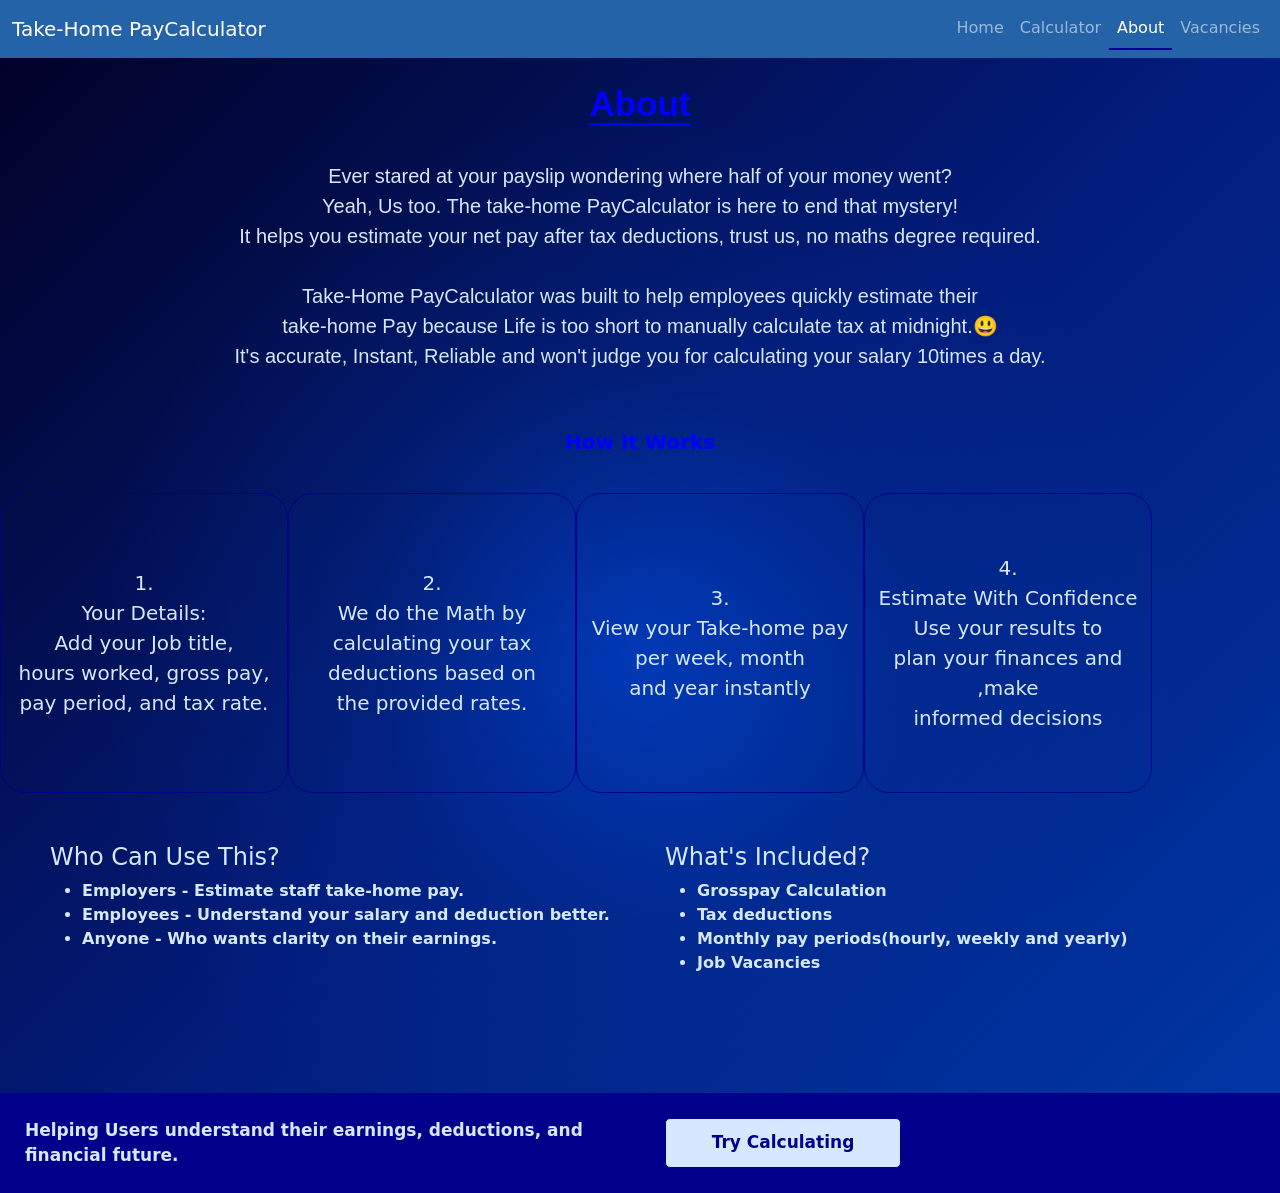
==== About.html @ af8a1afa "first commit" ====
<!DOCTYPE html>
<html lang="en">
<head>
    <meta charset="UTF-8">
    <meta name="viewport" content="width=device-width, initial-scale=1.0">
    <title>Calculator</title>
    <link rel="stylesheet" href="css/bootstrap.css">
    <link rel="stylesheet" href="css/style.css">
</head>
<body class="About-page">
    <nav class="navbar navbar-expand-lg sticky-top" style="background-color: #2563a8;" data-bs-theme="dark">
      <div class="container-fluid">
        <a class="navbar-brand" href="index.html">Take-Home PayCalculator</a>

        <button class="navbar-toggler" type="button" data-bs-toggle="collapse" data-bs-target="#navbarNavAltMarkup" aria-controls="navbarNavAltMarkup" aria-expanded="false" aria-label="Toggle navigation">
          <span class="navbar-toggler-icon"></span>
        </button>

        <div class="collapse navbar-collapse" id="navbarNavAltMarkup">
          <div class="navbar-nav ms-auto">
            <a class="nav-link" aria-current="page" href="index.html">Home</a>
            <a class="nav-link" href="Calculator.html">Calculator</a>
            <a class="nav-link active" href="About.html" class="active">About</a>
            <a class="nav-link" href="Vacancies.html">Vacancies</a>
          </div>
        </div>
      </div>
    </nav>

    <p class="aboutText"><span style="font-weight:bold ;font-family: Arial, Helvetica, sans-serif;font-size:35px;border-bottom:3px solid blue; color:blue;
">About</span><br> <br>
      Ever stared at your payslip wondering where half of your money went? <br> Yeah, Us too. The take-home PayCalculator is here to end that mystery! <br> It helps you estimate your net pay after tax deductions, trust us, no maths degree required. <br> <br> 
      Take-Home PayCalculator was built to help employees quickly estimate their <br> take-home Pay because Life is too short to manually calculate tax at midnight.😃 <br>It's accurate, Instant, Reliable and won't judge you for calculating your salary 10times a day.
    </p>
     <div class="about-container">
      <P style="color: blue;font-weight: bold;">How It Works</P>
    <div class="How">
      <div class="process">1. <br> Your Details: <br>Add your Job title,<br> hours worked, gross pay,<br>pay period, and tax rate.</div>
      <div class="process">2. <br> We do the Math by<br>
      calculating your tax <br>deductions based on <br> the provided rates.</div>
      <div class="process">3. <br> View your Take-home pay <br> per week, month <br>and year instantly</div>
      <div class="process">4. <br> Estimate With Confidence <br> Use your results to <br> plan your finances and ,make <br>informed decisions</div>
    </div>
  </div>
  </div>
  <div>
  </div>
  <div class="third-section">
<div class="who">
  <h4>Who Can Use This?</h4>
  <!-- <p>Employers - Estimate staff take-home pay.<br>Employees - Understand your salary and deduction better. <br>Anyone - Who wants clarity on their earnings.</p> -->
   <ul>
    <li>Employers - Estimate staff take-home pay.</li>
    <li>Employees - Understand your salary and deduction better. </li>
    <li>Anyone - Who wants clarity on their earnings.</li>
   </ul>
</div>
<div class="who">
  <h4>What's Included?</h4>
  <ul>
    <li>Grosspay Calculation</li>
    <li>Tax deductions</li>
    <li>Monthly pay periods(hourly, weekly and yearly)</li>
    <li>Job Vacancies</li>
  </ul>
</div>
  </div>
  <div class="aboutFinal">
    <div class="aboutLast">Helping Users understand their earnings, deductions, and financial future. </div>
    <div class="aboutLast"><button style="border: 1px solid darkblue; height:50px; width:40%; font-weight:bold;background-color: #d6e8ff;border-radius: 5px;"><a href="Calculator.html">Try Calculating</a></button></div>
  </div>
  <script src="js/bootstrap.js"></script>
</body>
</html>
---- css/style.css ----
.home-page {
  background-color: #dce9f7;
}
.header {
  padding: 5px 0;
  align-items: center;
  border: 1px solid lightgray;
  border-top: 1px;
  border-left: 1px;
  border-right: 1px;
}
.nav-container {
  display: flex;
}
.home {
  font-size: bold;
  font-family: Arial, sans-serif;
  color: darkblue;
  padding: 25px;
}
.link-gang {
  list-style: none;
  display: flex;
  gap: 30px;
  margin-top: 0;
  margin-left: auto;
  font-family: Arial, sans-serif;
  font-weight: bolder;
  font-size: 20px;
  padding: 25px;
}
a {
  text-decoration: none;
  color: darkblue;
}
.main-container {
  display: flex;
  margin-top: -17px;
  padding: 25px;
}
.main-one {
  height: 400px;
  width: 50%;
  font-family: Arial, Helvetica, sans-serif;
  text-align: left;
  padding: 25px;
}
.main-two {
  width: 50%;
  height: 400px;
  align-content: center;
  display: flex;
  justify-content: center;
  border-top-left-radius: 800px;
  border-bottom-left-radius: 800px;
  margin-top: -20px;
  padding: 25px;
}
.carrier {
  height: 300px;
  width: 100%;
  display: flex;
  text-align: center;
  padding: 25px;
  font-size: 25px;
}
.Accurate {
  height: 300px;
  width: 33%;
  margin-inline: 5px;
  border-radius: 10px;
  font-family: Arial, sans-serif;
  border: 2px solid #c5cae9;
  color: darkblue;
  align-content: center;
}
.carriage {
  height: 300px;
  width: 100%;
  display: flex;
  text-align: center;
  padding: 25px;
  font-size: 25px;
}
.Enter {
  height: 300px;
  width: 33%;
  margin-inline: 5px;
  font-family: Arial, sans-serif;
  border-radius: 10px;
  border: 2px solid #c5cae9;
  color: darkblue;
  align-content: center;
}
.fourth {
  height: 250px;
  width: 100%;
  background-color: #2563a8;
  display: flex;
  border-radius: 10px;
  padding: 25px;
  margin-top: 20px;
}
.Ready {
  height: 250px;
  width: 50%;
  margin-inline: 5px;
  text-align: center;
  margin: 5px;
  align-content: center;
}
.last {
  height: 300px;
  width: 100%;
  display: flex;
  text-align: center;
}
.last-one {
  height: 300px;
  width: 25%;
  background-color: #2563a8;
  color: black;
  padding: 25px;
  font-size: 20px;
}
/* calculator */
.calculator-page {
  background-color: #0a1628;
  background-image:
    radial-gradient(
      ellipse 80% 60% at 20% 10%,
      rgba(26, 86, 219, 0.35) 0%,
      transparent 60%
    ),
    radial-gradient(
      ellipse 60% 50% at 80%,
      rgba(59, 130, 246, 0.2) 0%,
      transparent 55%
    ),
    radial-gradient(
      ellipse 40% 40% at 50%,
      rgba(13, 45, 107, 0.8) 0%,
      transparent 70%
    );
}
.cal {
  background-color: darkblue;
  display: flex;
}
.page-two {
  width: 100%;
  color: white;
  text-align: center;
  font-weight: bolder;
}
.details {
  font-family: Arial, Helvetica, sans-serif;
  text-align: center;
}
.form-group {
  margin-bottom: 20px;
  width: 90%;
  margin: 45px;
}
.lab {
  font-weight: bold;
  color: gray;
  
}
input {
  padding: 20px;
  border: 1px solid #ccc;
  border-radius: 5px;
  font-size: 16px;
  background-color: lightgray;
  margin-top: 20px;
}
/* results */
.results {
  background-color: #0d1f3c;
  border: 1px solid rgba(59, 130, 246, 0.3);
  margin-left: 30px;
  margin-right: 30px;
  justify-items: center;
  justify-self: center;
}
.sub {
  display: flex;
  text-align: center;
  font-weight: bold;
  font-family: Arial, sans-serif;
  color: white;
  font-weight: bold;
  margin: 20px;
}

.two {
  height: 50px;
  width: 50%;
  color: #ffd700;
}
/* About-page */
.About-page {
    background:
        radial-gradient(
            circle at 50% 55%,
            rgba(0, 92, 255, 0.45) 0%,
            rgba(0, 56, 168, 0.25) 30%,
            transparent 60%
        ),
        linear-gradient(
            135deg,
            #020024,
            #021B79,
            #0038A8
        );
}
.About-head {
  padding: 20px 0;
  align-items: center;
}
.aboutText {
  color: #d6e8ff;
  font-family: Arial, Helvetica, sans-serif;
}
.cont {
  display: flex;
}

.active {
  border-bottom: 2px solid darkblue;
}
p {
  text-align: center;
  font-weight: lighter;
  margin-top: auto;
  font-size: 20px;
  padding: 20px;
}

.How {
  height: 300px;
  width: 90%;
  display: flex;
  font-size: 20px;
  align-items: center;
  text-align: center;
  justify-self: center;
}
.process {
  height: 300px;
  width: 25%;
  color: #d6e8ff;
  border: 1px solid darkblue;
  align-content: center;
  border-radius: 25px;
}
.third-section{
  height: 300px;
  width:100%;
  display: flex;
  padding: 25px;
}
.who{
height: 300px;
width: 50%;
padding: 35px;
font-weight: bold;
padding: 25px;
color:#d6e8ff;
}
.aboutFinal{
  height: 100px;
  background-color:darkblue;
  width:100%;
  display: flex;
  
}
.aboutLast{
  height: 100px;
  width: 50%;
  color: #d6e8ff;
  padding: 25px;
  font-weight: bold;
  font-size:17px;
}
/* login-page */
.login-page {
  background-color: #dce9f7;
}
.login-container {
  height: 550px;
  width: 900px;
  max-width: 100%;
  display: flex;
  justify-content: center;
  align-items: center;
}
.video {
  height: 550px;
  width: 40%;
}
.video video {
  width: 100%;
  height: 100%;
  object-fit: cover;
}
.login {
  height: 550px;
  width: 60%;
  background-image: url("loginBackground.jpeg");
  display: flex;
  flex-direction: column;
  align-items: center;
  justify-content: flex-start;
}
.texts {
  height: auto;
  min-height: 400px;
  padding: 40px;
  width: 80%;
  margin: 20px auto;
  border-radius: 20px;
  border: 1px solid blue;
  background-color: #000b2c;
  display: flex;
  flex-direction: column;
  align-items: center;
  justify-content: center;
  padding: 30px 20px;
}

input {
  background-color: #000b2c;
  color: white;
  border: 1px solid blue;
  border-radius: 9px;
  width: 100%;
  margin-bottom: 10px;
}
.remember {
  display: flex;
  justify-content: space-between;
  
  width: 100%;
}
.remember a {
  color: #4a90ff;
  text-decoration: none;
  font-size: 14px;
}
.remember label {
  display: flex;
  align-items: center;
  color: gray;
  font-size: 14px;
}
.signUp {
  font-size: 15px;
  color: gray;
}
/* Vacancy page */
.Vacancy-page {
  background: linear-gradient(
    135deg,
    #0f1f4b 0%,
    #1e3a8a 35%,
    #2563eb 70%,
    #3b82f6 100%
  );
}
.job-container {
  height: 400px;
  width: 100%;
  padding: 20px;
}
.job-page {
  display: flex;
  height: 300px;
  width: 100%;
  display: flex;
}
.job-one {
  height: 300px;
  width: 50%;
}
.job-two {
  height: 200px;
  padding: 25px;
  width: 50%;
}
.job-search {
  height: 300px;
  width: 100%;
  display: flex;
  text-align: center;
  padding: 100px;
}
.search {
  height: 200px;
  width: 100%;
  align-content: center;
  background-color: linear-gradient(135deg, #1e4d8f, #2d6cdf);
}
.vac-input {
  height: 60px;
  width: 75%;
  border-radius: 10px;
  background-color: #d6e8ff;
}
.vac-label {
  color: #d6e8ff;
  padding: 10px;
}
.jobLink {
  color: #d6e8ff;
  height: 200px;
  width: 100%;
  font-weight: bold;
  border: 1px blue;
}
.one {
  height: 100px;
  width: 100%;
}
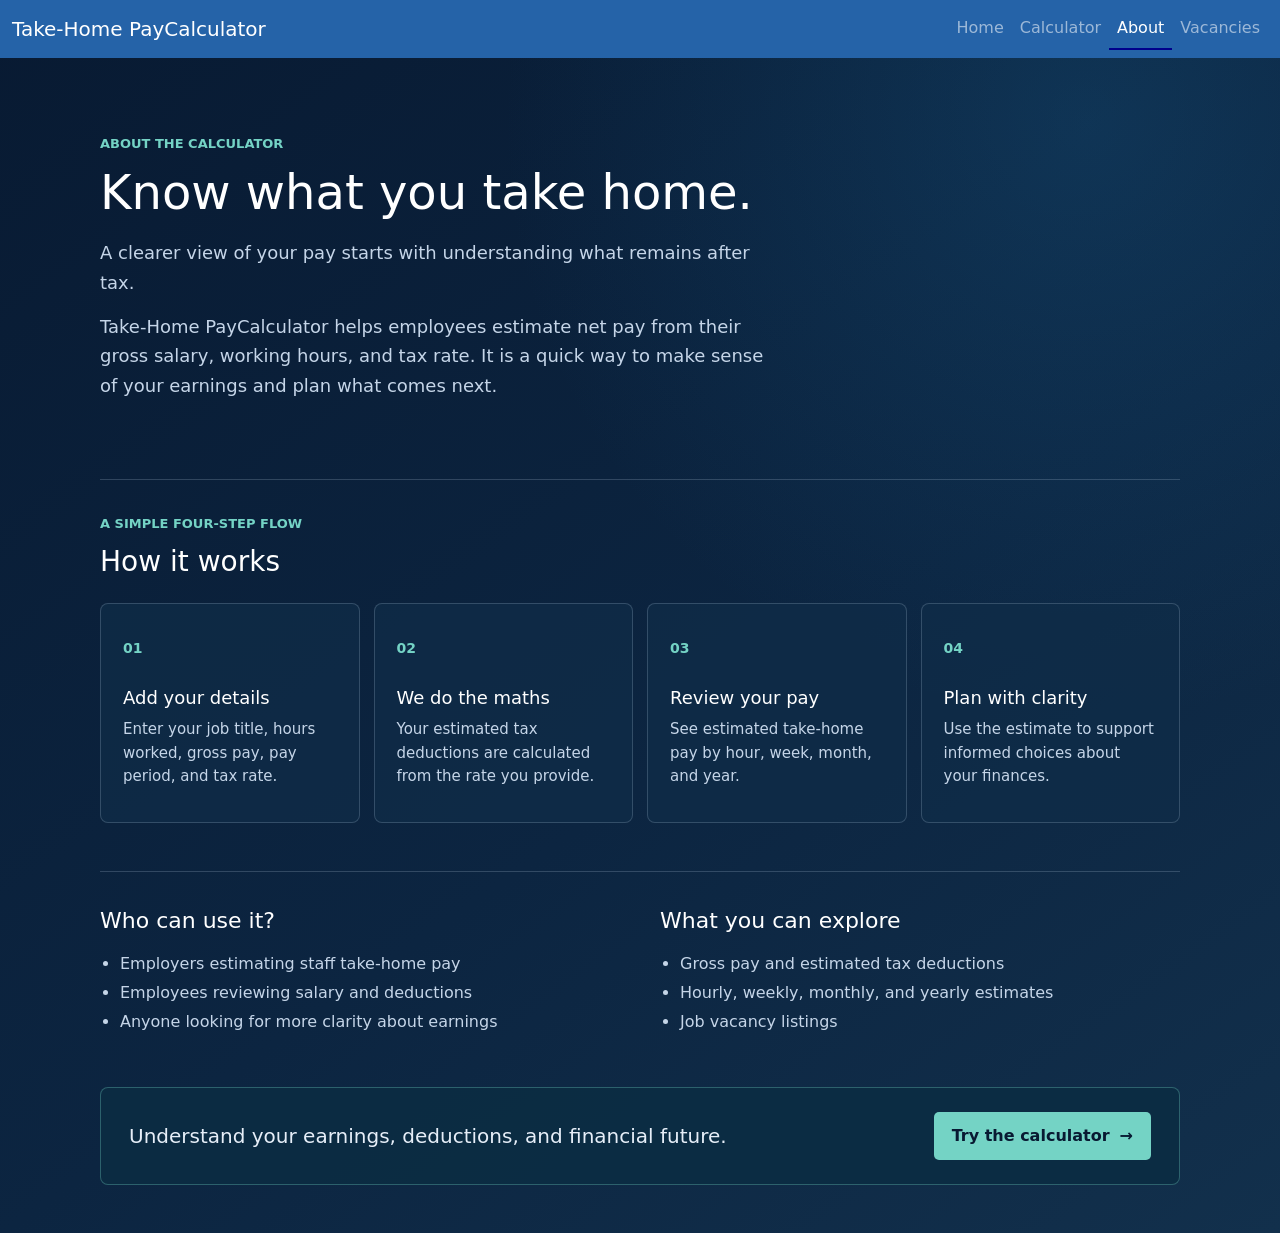
==== commit 15eb1ad6: "mobile resposive" ====
--- a/About.html
+++ b/About.html
@@ -27,48 +27,77 @@
       </div>
     </nav>
 
-    <p class="aboutText"><span style="font-weight:bold ;font-family: Arial, Helvetica, sans-serif;font-size:35px;border-bottom:3px solid blue; color:blue;
-">About</span><br> <br>
-      Ever stared at your payslip wondering where half of your money went? <br> Yeah, Us too. The take-home PayCalculator is here to end that mystery! <br> It helps you estimate your net pay after tax deductions, trust us, no maths degree required. <br> <br> 
-      Take-Home PayCalculator was built to help employees quickly estimate their <br> take-home Pay because Life is too short to manually calculate tax at midnight.😃 <br>It's accurate, Instant, Reliable and won't judge you for calculating your salary 10times a day.
-    </p>
-     <div class="about-container">
-      <P style="color: blue;font-weight: bold;">How It Works</P>
-    <div class="How">
-      <div class="process">1. <br> Your Details: <br>Add your Job title,<br> hours worked, gross pay,<br>pay period, and tax rate.</div>
-      <div class="process">2. <br> We do the Math by<br>
-      calculating your tax <br>deductions based on <br> the provided rates.</div>
-      <div class="process">3. <br> View your Take-home pay <br> per week, month <br>and year instantly</div>
-      <div class="process">4. <br> Estimate With Confidence <br> Use your results to <br> plan your finances and ,make <br>informed decisions</div>
-    </div>
-  </div>
-  </div>
-  <div>
-  </div>
-  <div class="third-section">
-<div class="who">
-  <h4>Who Can Use This?</h4>
-  <!-- <p>Employers - Estimate staff take-home pay.<br>Employees - Understand your salary and deduction better. <br>Anyone - Who wants clarity on their earnings.</p> -->
-   <ul>
-    <li>Employers - Estimate staff take-home pay.</li>
-    <li>Employees - Understand your salary and deduction better. </li>
-    <li>Anyone - Who wants clarity on their earnings.</li>
-   </ul>
-</div>
-<div class="who">
-  <h4>What's Included?</h4>
-  <ul>
-    <li>Grosspay Calculation</li>
-    <li>Tax deductions</li>
-    <li>Monthly pay periods(hourly, weekly and yearly)</li>
-    <li>Job Vacancies</li>
-  </ul>
-</div>
-  </div>
-  <div class="aboutFinal">
-    <div class="aboutLast">Helping Users understand their earnings, deductions, and financial future. </div>
-    <div class="aboutLast"><button style="border: 1px solid darkblue; height:50px; width:40%; font-weight:bold;background-color: #d6e8ff;border-radius: 5px;"><a href="Calculator.html">Try Calculating</a></button></div>
-  </div>
+    <main class="about-content">
+      <section class="about-intro" aria-labelledby="about-title">
+        <p class="about-kicker">ABOUT THE CALCULATOR</p>
+        <h1 id="about-title">Know what you take home.</h1>
+        <p class="about-lead">
+          A clearer view of your pay starts with understanding what remains after tax.
+        </p>
+        <p>
+          Take-Home PayCalculator helps employees estimate net pay from their
+          gross salary, working hours, and tax rate. It is a quick way to make
+          sense of your earnings and plan what comes next.
+        </p>
+      </section>
+
+      <section class="about-process" aria-labelledby="about-process-title">
+        <div class="section-heading">
+          <p class="about-kicker">A SIMPLE FOUR-STEP FLOW</p>
+          <h2 id="about-process-title">How it works</h2>
+        </div>
+        <ol class="process-grid">
+          <li class="process">
+            <span class="process-number">01</span>
+            <h3>Add your details</h3>
+            <p>Enter your job title, hours worked, gross pay, pay period, and tax rate.</p>
+          </li>
+          <li class="process">
+            <span class="process-number">02</span>
+            <h3>We do the maths</h3>
+            <p>Your estimated tax deductions are calculated from the rate you provide.</p>
+          </li>
+          <li class="process">
+            <span class="process-number">03</span>
+            <h3>Review your pay</h3>
+            <p>See estimated take-home pay by hour, week, month, and year.</p>
+          </li>
+          <li class="process">
+            <span class="process-number">04</span>
+            <h3>Plan with clarity</h3>
+            <p>Use the estimate to support informed choices about your finances.</p>
+          </li>
+        </ol>
+      </section>
+
+      <section class="about-details" aria-label="About the calculator">
+        <div class="who">
+          <h2>Who can use it?</h2>
+          <ul>
+            <li>Employers estimating staff take-home pay</li>
+            <li>Employees reviewing salary and deductions</li>
+            <li>Anyone looking for more clarity about earnings</li>
+          </ul>
+        </div>
+        <div class="who">
+          <h2>What you can explore</h2>
+          <ul>
+            <li>Gross pay and estimated tax deductions</li>
+            <li>Hourly, weekly, monthly, and yearly estimates</li>
+            <li>Job vacancy listings</li>
+          </ul>
+        </div>
+      </section>
+
+      <section class="aboutFinal">
+        <div class="aboutLast">
+          <p>Understand your earnings, deductions, and financial future.</p>
+        </div>
+        <div class="aboutLast">
+          <a class="about-cta" href="Calculator.html">Try the calculator <span aria-hidden="true">&rarr;</span></a>
+        </div>
+      </section>
+    </main>
   <script src="js/bootstrap.js"></script>
 </body>
 </html>
--- a/css/style.css
+++ b/css/style.css
@@ -17,6 +17,29 @@
   font-family: Arial, sans-serif;
   color: darkblue;
   padding: 25px;
+}
+.button{
+  color:#2563a8;
+            background-color:#dce9f7;;
+            border-radius: 35px;
+            height:60px;
+            width:40%;
+            font-size: 15px;
+            margin-top:100px;
+            margin-inline-start: 300px;
+            font-weight: bold;
+            border: 1px solid #2563a8;
+}
+.slogan{
+background-color:darkblue; 
+color:#dce9f7; 
+width: 40%;
+}
+.ready-b{
+  color: black; 
+  text-align: left;
+  margin-top: -15px; 
+  margin-inline-start:30px;
 }
 .link-gang {
   list-style: none;
@@ -82,6 +105,8 @@
   padding: 25px;
   font-size: 25px;
 }
+
+
 .Enter {
   height: 300px;
   width: 33%;
@@ -156,11 +181,11 @@
 .details {
   font-family: Arial, Helvetica, sans-serif;
   text-align: center;
-}
-.form-group {
-  margin-bottom: 20px;
-  width: 90%;
-  margin: 45px;
+  padding: 16px;
+}
+.calculator-page .form-group {
+  width: min(100%, 560px);
+  margin: 0 auto 20px;
 }
 .lab {
   font-weight: bold;
@@ -175,29 +200,79 @@
   background-color: lightgray;
   margin-top: 20px;
 }
+.calculator-page input {
+  box-sizing: border-box;
+  width: 100%;
+  max-width: 100%;
+}
 /* results */
 .results {
   background-color: #0d1f3c;
   border: 1px solid rgba(59, 130, 246, 0.3);
-  margin-left: 30px;
-  margin-right: 30px;
+  box-sizing: border-box;
+  width: min(calc(100% - 48px), 760px);
+  margin: 0 auto;
+  padding: 12px 24px;
   justify-items: center;
   justify-self: center;
 }
 .sub {
   display: flex;
+  align-items: center;
+  justify-content: space-between;
+  gap: 16px;
   text-align: center;
   font-weight: bold;
   font-family: Arial, sans-serif;
   color: white;
   font-weight: bold;
-  margin: 20px;
+  margin: 20px 0;
 }
 
 .two {
-  height: 50px;
-  width: 50%;
+  min-width: 0;
+  flex: 0 1 auto;
   color: #ffd700;
+  overflow-wrap: anywhere;
+  text-align: right;
+}
+
+@media (max-width: 576px) {
+  .calculator-page .navbar-brand {
+    white-space: normal;
+    font-size: 1rem;
+  }
+
+  .calculator-page .details > p:first-child {
+    font-size: 30px !important;
+    padding: 12px 0;
+  }
+
+  .calculator-page .results {
+    width: calc(100% - 24px);
+    padding: 12px 16px;
+  }
+
+  .calculator-page .results > p {
+    font-size: 22px !important;
+    padding: 12px 0;
+  }
+
+  .calculator-page .sub {
+    flex-direction: column;
+    align-items: stretch;
+    gap: 8px;
+    font-size: 14px;
+  }
+
+  .calculator-page .two {
+    white-space: nowrap;
+    text-align: center;
+  }
+
+  .calculator-page .calculation {
+    max-width: 100%;
+  }
 }
 /* About-page */
 .About-page {
@@ -423,3 +498,469 @@
   height: 100px;
   width: 100%;
 }
+
+
+@media (max-width: 768px) {
+  .home-page .main-container {
+    flex-direction: column;
+  }
+  .home-page .main-one,
+  .home-page .main-two {
+    width: 100%;
+    height: auto;
+  }
+  .home-page .main-one > button {
+    width: auto !important;
+    max-width: 100%;
+    padding: 0 12px;
+  }
+  .home-page .carrier,
+  .home-page .carriage {
+    flex-direction: column;
+    height: auto;
+  }
+  .home-page .Accurate,
+  .home-page .Enter {
+    width: 100%;
+    margin-inline: 0;
+    margin-bottom: 20px;
+  }
+  .home-page .carriage {
+    padding: 16px;
+  }
+  .home-page .Enter {
+    height: auto;
+    min-height: 180px;
+    padding: 24px;
+  }
+  .home-page .fourth {
+    height: auto;
+    flex-direction: column;
+    padding: 20px;
+  }
+  .home-page .Ready {
+    width: 100%;
+    height: auto;
+    margin: 0;
+  }
+  .home-page .fourth .Ready p {
+    margin-inline-start: 0;
+  }
+  .home-page .ready-b {
+    margin: 0;
+  }
+  .home-page .button {
+    display: block;
+    width: min(100%, 240px);
+    margin: 16px auto 0;
+  }
+  .home-page .last {
+    height: auto;
+    flex-wrap: wrap;
+  }
+  .home-page .last-one {
+    box-sizing: border-box;
+    width: 50%;
+    height: auto;
+    min-width: 0;
+    padding: 16px;
+    overflow-wrap: anywhere;
+  }
+  .home-page .slogan {
+    width: 100%;
+  }
+  .home-page .eyes {
+    font-size: 20px;
+    color: darkblue;
+    font-weight: bolder;
+    text-align: left;
+  }
+}
+
+@media (max-width: 480px) {
+  .home-page .last-one {
+    width: 100%;
+  }
+}
+
+/* About page */
+.About-page {
+  min-height: 100vh;
+  background-color: #081a32;
+  background-image:
+    radial-gradient(ellipse at 85% 10%, rgba(27, 101, 150, 0.28), transparent 38%),
+    linear-gradient(145deg, #081a32, #0c2541 58%, #12304c);
+  color: #e6eef8;
+}
+
+.about-content {
+  width: min(100% - 40px, 1080px);
+  margin: 0 auto;
+  padding: 48px 0;
+}
+
+.about-intro {
+  max-width: 760px;
+  padding: 28px 0 64px;
+}
+
+.about-kicker {
+  margin: 0 0 12px;
+  padding: 0;
+  color: #74d3c5;
+  font-size: 13px;
+  font-weight: 700;
+  text-align: left;
+}
+
+.about-intro h1 {
+  margin: 0 0 20px;
+  color: #fff;
+  font-size: 48px;
+  line-height: 1.1;
+}
+
+.about-intro p:not(.about-kicker) {
+  max-width: 680px;
+  margin: 0 0 14px;
+  padding: 0;
+  color: #c5d5e8;
+  font-size: 18px;
+  line-height: 1.65;
+  text-align: left;
+}
+
+.about-intro .about-lead {
+  color: #fff;
+  font-size: 22px;
+}
+
+.about-process {
+  padding: 34px 0 48px;
+  border-top: 1px solid rgba(198, 219, 241, 0.2);
+}
+
+.section-heading h2,
+.who h2 {
+  margin: 0;
+  color: #fff;
+  font-size: 28px;
+}
+
+.process-grid {
+  display: grid;
+  grid-template-columns: repeat(4, minmax(0, 1fr));
+  gap: 14px;
+  margin: 24px 0 0;
+  padding: 0;
+  list-style: none;
+}
+
+.About-page .process {
+  box-sizing: border-box;
+  width: auto;
+  height: auto;
+  min-height: 220px;
+  padding: 22px;
+  border: 1px solid rgba(198, 219, 241, 0.2);
+  border-radius: 8px;
+  background: rgba(16, 45, 72, 0.72);
+  color: #e6eef8;
+  text-align: left;
+}
+
+.process-number {
+  display: block;
+  margin-bottom: 28px;
+  color: #74d3c5;
+  font-size: 14px;
+  font-weight: 700;
+}
+
+.About-page .process h3 {
+  margin: 0 0 10px;
+  color: #fff;
+  font-size: 18px;
+}
+
+.About-page .process p {
+  margin: 0;
+  padding: 0;
+  color: #c5d5e8;
+  font-size: 15px;
+  line-height: 1.55;
+  text-align: left;
+}
+
+.about-details {
+  display: grid;
+  grid-template-columns: repeat(2, minmax(0, 1fr));
+  gap: 40px;
+  padding: 36px 0 42px;
+  border-top: 1px solid rgba(198, 219, 241, 0.2);
+}
+
+.About-page .who {
+  width: auto;
+  height: auto;
+  padding: 0;
+  color: #c5d5e8;
+  font-weight: 400;
+}
+
+.About-page .who h2 {
+  margin-bottom: 16px;
+  font-size: 22px;
+}
+
+.About-page .who ul {
+  margin: 0;
+  padding-left: 20px;
+  line-height: 1.8;
+}
+
+.About-page .aboutFinal {
+  display: flex;
+  align-items: center;
+  justify-content: space-between;
+  gap: 24px;
+  width: 100%;
+  height: auto;
+  margin-top: 8px;
+  padding: 24px 28px;
+  border: 1px solid rgba(116, 211, 197, 0.32);
+  border-radius: 8px;
+  background: rgba(12, 45, 67, 0.9);
+}
+
+.About-page .aboutLast {
+  width: auto;
+  height: auto;
+  padding: 0;
+  color: #e6eef8;
+  font-size: 16px;
+}
+
+.aboutLast p {
+  margin: 0;
+  padding: 0;
+  text-align: left;
+}
+
+.about-cta {
+  display: inline-flex;
+  align-items: center;
+  justify-content: center;
+  gap: 10px;
+  min-height: 48px;
+  padding: 0 18px;
+  border-radius: 5px;
+  background: #74d3c5;
+  color: #081a32;
+  font-weight: 700;
+  white-space: nowrap;
+}
+
+.about-cta:hover {
+  color: #081a32;
+  background: #9ae5d9;
+}
+
+/* Vacancy page */
+.Vacancy-page .job-container {
+  box-sizing: border-box;
+  width: min(100%, 1240px);
+  height: auto;
+  margin: 0 auto;
+  padding: 32px 24px;
+}
+
+.Vacancy-page .job-page {
+  align-items: center;
+  gap: 28px;
+  height: auto;
+  min-height: 280px;
+}
+
+.Vacancy-page .job-one,
+.Vacancy-page .job-two {
+  box-sizing: border-box;
+  min-width: 0;
+  height: auto;
+}
+
+.Vacancy-page .job-one {
+  flex: 1;
+}
+
+.Vacancy-page .job-two {
+  display: flex;
+  flex: 1;
+  align-items: center;
+  justify-content: center;
+  padding: 16px;
+}
+
+.Vacancy-page .job-two img {
+  display: block;
+  width: 100% !important;
+  max-height: 300px;
+  height: auto !important;
+  border-radius: 8px;
+  object-fit: cover;
+}
+
+.Vacancy-page .job-one > p:first-child {
+  margin: 0 0 16px;
+  padding: 0;
+  color: #fff;
+  font-size: 32px;
+  line-height: 1.2;
+  text-align: left;
+}
+
+.Vacancy-page .job-one > p:first-child span {
+  color: #74d3c5 !important;
+}
+
+.Vacancy-page .job-one > p:nth-child(2) {
+  margin: 0 0 20px;
+  padding: 0;
+  color: #d6e8ff;
+  font-size: 17px;
+  line-height: 1.55;
+}
+
+.Vacancy-page .job-search {
+  display: grid;
+  grid-template-columns: repeat(4, minmax(0, 1fr));
+  align-items: end;
+  gap: 12px;
+  width: 100%;
+  height: auto;
+  padding: 20px 0;
+  text-align: left;
+}
+
+.Vacancy-page .search {
+  box-sizing: border-box;
+  min-width: 0;
+  height: auto;
+  padding: 14px;
+  border: 1px solid rgba(214, 232, 255, 0.2);
+  border-radius: 8px;
+  background: rgba(15, 31, 75, 0.68);
+}
+
+.Vacancy-page .vac-label {
+  display: block;
+  padding: 0 0 8px;
+  text-align: left;
+}
+
+.Vacancy-page .job-search input,
+.Vacancy-page .vac-input {
+  box-sizing: border-box;
+  width: 100%;
+  min-width: 0;
+}
+
+.Vacancy-page .job-search button {
+  width: 100% !important;
+  margin-top: 0 !important;
+}
+
+.Vacancy-page .jobLink {
+  height: auto;
+  min-height: 120px;
+}
+
+.Vacancy-page .jobLink > div {
+  box-sizing: border-box;
+}
+
+@media (max-width: 768px) {
+  .about-content {
+    width: calc(100% - 32px);
+    padding: 32px 0;
+  }
+
+  .about-intro {
+    padding: 12px 0 40px;
+  }
+
+  .about-intro h1 {
+    font-size: 38px;
+  }
+
+  .process-grid {
+    grid-template-columns: repeat(2, minmax(0, 1fr));
+  }
+
+  .Vacancy-page .job-container {
+    padding: 24px 16px;
+  }
+
+  .Vacancy-page .job-page {
+    flex-direction: column;
+    align-items: stretch;
+    gap: 4px;
+  }
+
+  .Vacancy-page .job-one,
+  .Vacancy-page .job-two {
+    width: 100%;
+  }
+
+  .Vacancy-page .job-one > p:first-child {
+    font-size: 28px;
+  }
+
+  .Vacancy-page .job-one > div {
+    flex-wrap: wrap;
+    justify-content: flex-start;
+    gap: 12px !important;
+  }
+
+  .Vacancy-page .job-one button {
+    max-width: 100%;
+  }
+
+  .Vacancy-page .job-two img {
+    max-height: 220px;
+  }
+
+  .Vacancy-page .job-search {
+    grid-template-columns: minmax(0, 1fr);
+    padding: 16px 0;
+  }
+
+  .Vacancy-page .jobLink {
+    min-height: 0;
+  }
+}
+
+@media (max-width: 480px) {
+  .process-grid,
+  .about-details {
+    grid-template-columns: minmax(0, 1fr);
+  }
+
+  .About-page .process {
+    min-height: 0;
+  }
+
+  .About-page .aboutFinal {
+    align-items: flex-start;
+    flex-direction: column;
+    padding: 20px;
+  }
+
+  .Vacancy-page .job-one > div > div {
+    max-width: 100%;
+  }
+}
+
+
+
+
